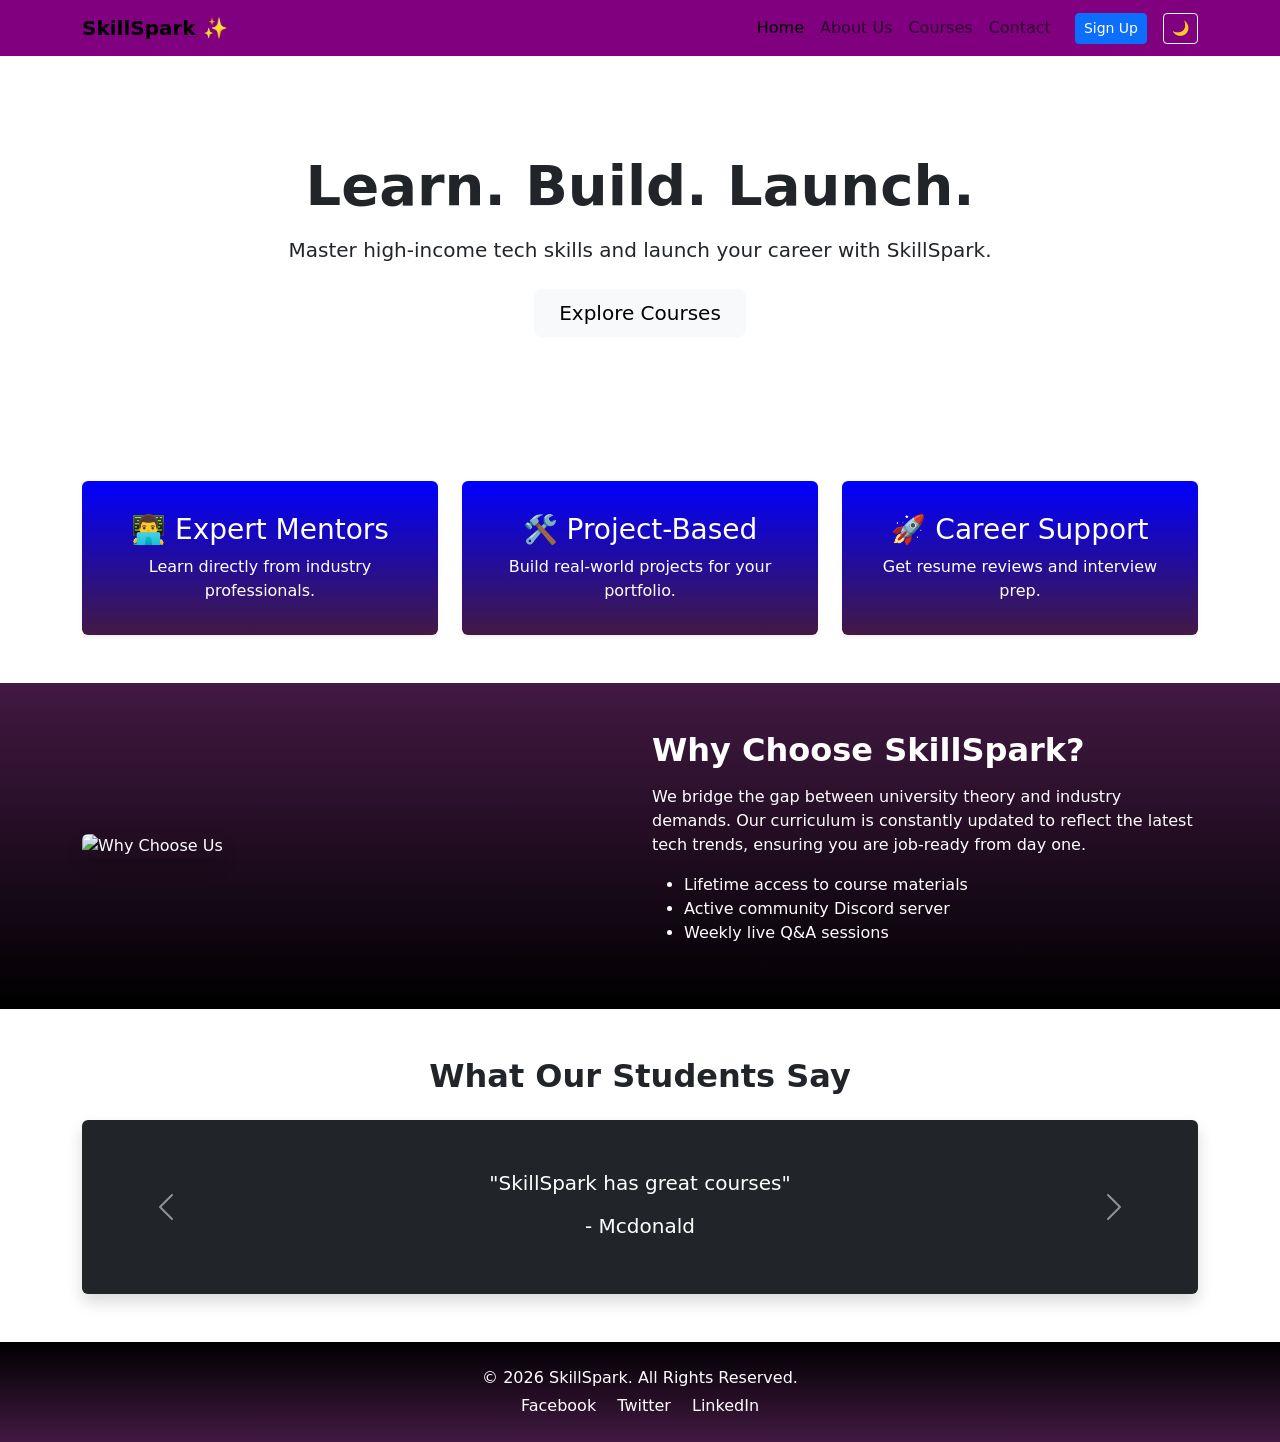
==== index.html @ 2b7baffb "Completed index.html file with basic structure." ====
<!DOCTYPE html>
<html lang="en" data-bs-theme="light">
<head>
  <meta charset="UTF-8">
  <meta name="viewport" content="width=device-width, initial-scale=1.0">
  <title>SkillSpark - Learn. Build. Launch.</title>
  <link href="https://cdn.jsdelivr.net/npm/bootstrap@5.3.0/dist/css/bootstrap.min.css" rel="stylesheet">
  <link rel="stylesheet" href="style.css">
</head>
<body>

  <nav class="navbar navbar-expand-lg sticky-top" style="background: purple;"   >
    <div class="container">
      <a class="navbar-brand fw-bold" href="index.html">SkillSpark ✨</a>
      <button class="navbar-toggler" type="button" data-bs-toggle="collapse" data-bs-target="#navbarNav">
        <span class="navbar-toggler-icon"></span>
      </button>
      <div class="collapse navbar-collapse" id="navbarNav">
        <ul class="navbar-nav ms-auto align-items-center">

          <li class="nav-item"><a class="nav-link active" href="index.html">Home</a></li>
          <li class="nav-item"><a class="nav-link" href="about.html">About Us</a></li>
          <li class="nav-item"><a class="nav-link" href="courses.html">Courses</a></li>
          <li class="nav-item"><a class="nav-link" href="contact.html">Contact</a></li>
          <li class="nav-item ms-lg-3"><a class="btn btn-primary btn-sm" href="register.html">Sign Up</a></li>
          <li class="nav-item ms-lg-3 mt-2 mt-lg-0">
            <button id="darkModeToggle" class="btn btn-outline-light btn-sm">🌙</button>
          </li>

        </ul>
      </div>
    </div>
  </nav>

  <section class="gradient-bg text-center py-5" >
    <div class="container py-5">
      <h1 class="display-4 fw-bold mb-3">Learn. Build. Launch.</h1>
      <p class="lead mb-4">Master high-income tech skills and launch your career with SkillSpark.</p>
      <a href="courses.html" class="btn btn-light btn-lg px-4 hover-card">Explore Courses</a>
    </div>
  </section>

  <section class="container py-5" >
    <div class="row g-4 text-center">
      <div class="col-md-4 col-sm-12" >
        <div class="card h-100 hover-card p-3 shadow-sm border-0" style="background: linear-gradient(to bottom, blue, rgb(66, 25, 66)); color: white;">
          <div class="card-body" >
            <h3 class="card-title">👨‍💻 Expert Mentors</h3>
            <p class="card-text">Learn directly from industry professionals.</p>
          </div>
        </div>
      </div>
      <div class="col-md-4 col-sm-12">
        <div class="card h-100 hover-card p-3 shadow-sm border-0" style="background: linear-gradient(to bottom, blue, rgb(66, 25, 66)); color: white;">
          <div class="card-body">
            <h3 class="card-title">🛠️ Project-Based</h3>
            <p class="card-text">Build real-world projects for your portfolio.</p>
          </div>
        </div>
      </div>
      <div class="col-md-4 col-sm-12">
        <div class="card h-100 hover-card p-3 shadow-sm border-0" style="background: linear-gradient(to bottom, blue, rgb(66, 25, 66)); color: white;">
          <div class="card-body">
            <h3 class="card-title">🚀 Career Support</h3>
            <p class="card-text">Get resume reviews and interview prep.</p>
          </div>
        </div>
      </div>
    </div>
  </section>

  <section class="bg-light py-5"  style="background: linear-gradient(to top, black, rgb(66, 25, 66)); color: white;">
    <div class="container">
      <div class="row align-items-center">
        <div class="col-lg-6 mb-4 mb-lg-0">
          <img src="logo.png" alt="Why Choose Us" class="img-fluid rounded shadow hover-card">
        </div>
        <div class="col-lg-6">
          <h2 class="fw-bold mb-3">Why Choose SkillSpark?</h2>
          <p>We bridge the gap between university theory and industry demands. Our curriculum is constantly updated to reflect the latest tech trends, ensuring you are job-ready from day one.</p>
          <ul>
            <li>Lifetime access to course materials</li>
            <li>Active community Discord server</li>
            <li>Weekly live Q&A sessions</li>
          </ul>
        </div>
      </div>
    </div>
  </section>

  <section class="container py-5">
    <h2 class="text-center fw-bold mb-4">What Our Students Say</h2>
    <div id="testimonialCarousel" class="carousel slide bg-dark text-white rounded p-5 text-center shadow" data-bs-ride="carousel">
      <div class="carousel-inner">
        <div class="carousel-item active">
          <p class="lead">"SkillSpark has great courses"</p>
          <h5>- Mcdonald</h5>
        </div>
        <div class="carousel-item">
          <p class="lead">"The AI curriculum is perfectly structured."</p>
          <h5>- Ali </h5>
        </div>
        <div class="carousel-item">
          <p class="lead">"UI/UX design is taught beautifully here. Highly recommend!"</p>
          <h5>- Maria </h5>
        </div>
      </div>
      <button class="carousel-control-prev" type="button" data-bs-target="#testimonialCarousel" data-bs-slide="prev">
        <span class="carousel-control-prev-icon"></span>
      </button>
      <button class="carousel-control-next" type="button" data-bs-target="#testimonialCarousel" data-bs-slide="next">
        <span class="carousel-control-next-icon"></span>
      </button>
    </div>
  </section>

  <footer class="text-center py-4 mt-auto"  style="background: linear-gradient(to bottom, black, rgb(66, 25, 66));">
    <div class="container">
      <p class="mb-1" style="color: white;">&copy; 2026 SkillSpark. All Rights Reserved.</p>
      <div>
        <a href="#" class="text-white me-3 text-decoration-none">Facebook</a>
        <a href="#" class="text-white me-3 text-decoration-none">Twitter</a>
        <a href="https://www.linkedin.com/in/sinan-muhammad-shoaib-a439b2226/aasd" class="text-white text-decoration-none">LinkedIn</a>
      </div>
    </div>
  </footer>

  <button id="scrollTopBtn" title="Go to top">↑</button>

  <script src="https://cdn.jsdelivr.net/npm/bootstrap@5.3.0/dist/js/bootstrap.bundle.min.js"></script>
  
  <script>
    // Dark Mode Toggle
    const toggleBtn = document.getElementById('darkModeToggle');
    toggleBtn.addEventListener('click', () => {
      const htmlElement = document.documentElement;
      if (htmlElement.getAttribute('data-bs-theme') === 'dark') {
        htmlElement.setAttribute('data-bs-theme', 'light');
        toggleBtn.textContent = '🌙';
      } else {
        htmlElement.setAttribute('data-bs-theme', 'dark');
        toggleBtn.textContent = '☀️';
      }
    });

    // Scroll to Top Button
    const scrollTopBtn = document.getElementById("scrollTopBtn");
    window.onscroll = function() {
      if (document.body.scrollTop > 20 || document.documentElement.scrollTop > 20) {
        scrollTopBtn.style.display = "block";
      } else {
        scrollTopBtn.style.display = "none";
      }
    };
    scrollTopBtn.addEventListener("click", function() {
      window.scrollTo({ top: 0, behavior: 'smooth' });
    });
  </script>
</body>
</html>
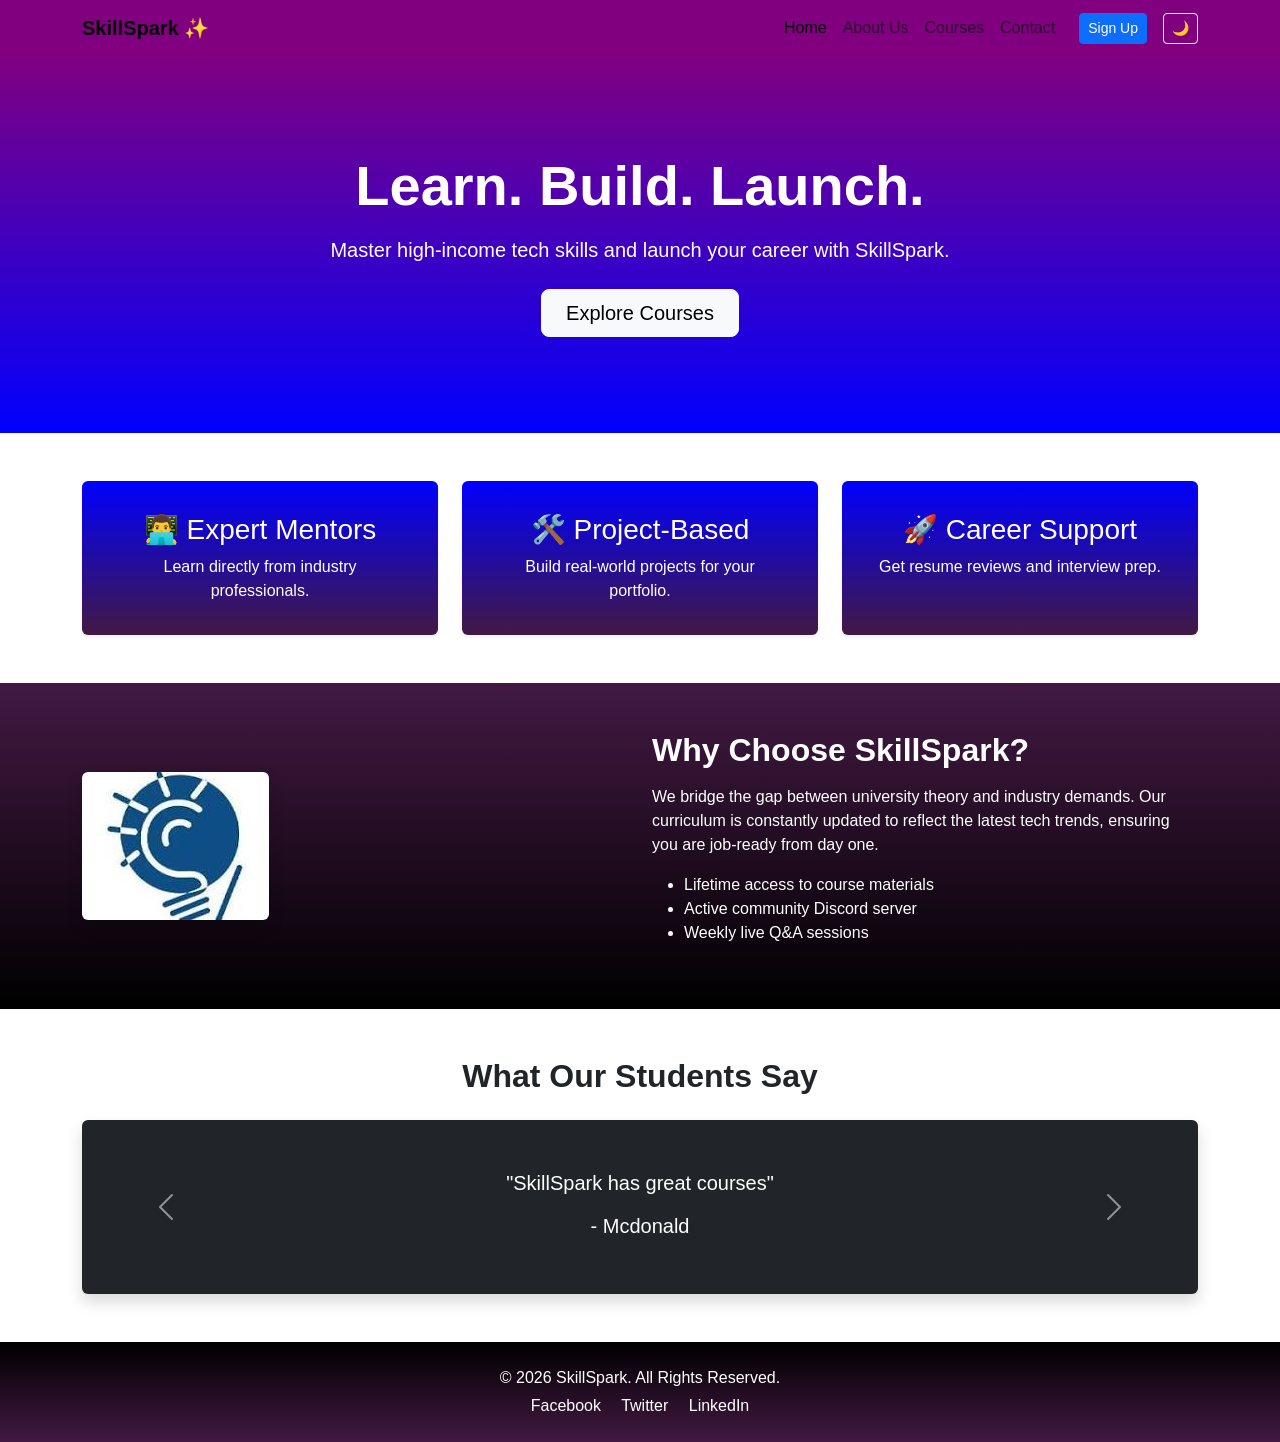
==== commit 9740ea58: "changed location of Stylesheet as per instructions. updated stylesheet link in all html files." ====
--- a/index.html
+++ b/index.html
@@ -5,7 +5,7 @@
   <meta name="viewport" content="width=device-width, initial-scale=1.0">
   <title>SkillSpark - Learn. Build. Launch.</title>
   <link href="https://cdn.jsdelivr.net/npm/bootstrap@5.3.0/dist/css/bootstrap.min.css" rel="stylesheet">
-  <link rel="stylesheet" href="style.css">
+  <link rel="stylesheet" href="css/style.css">
 </head>
 <body>
 
@@ -73,7 +73,7 @@
     <div class="container">
       <div class="row align-items-center">
         <div class="col-lg-6 mb-4 mb-lg-0">
-          <img src="logo.png" alt="Why Choose Us" class="img-fluid rounded shadow hover-card">
+          <img src="assets/images/logo.jpg" alt="Why Choose Us" class="img-fluid rounded shadow hover-card">
         </div>
         <div class="col-lg-6">
           <h2 class="fw-bold mb-3">Why Choose SkillSpark?</h2>
--- a/css/style.css
+++ b/css/style.css
@@ -0,0 +1,51 @@
+
+:root {
+  --primary-color: #4f46e5;
+  --secondary-color: #8b5cf6;
+  --text-dark: #1f2937;
+  --light-bg: #f3f4f6;
+  --transition-speed: 0.3s ease;
+}
+
+body {
+  font-family: 'Segoe UI', Tahoma, Geneva, Verdana, sans-serif;
+  transition: background-color var(--transition-speed), color var(--transition-speed);
+}
+
+
+.gradient-bg {
+  background: linear-gradient(to top, blue, purple);
+  color: white;
+}
+
+
+.hover-card {
+  transition: transform var(--transition-speed), box-shadow var(--transition-speed);
+}
+
+.hover-card:hover {
+  transform: translateY(-5px);
+  box-shadow: 0 10px 20px rgba(0,0,0,0.15);
+}
+
+
+#scrollTopBtn {
+  display: none;
+  position: fixed;
+  bottom: 20px;
+  right: 20px;
+  z-index: 99;
+  border: none;
+  outline: none;
+  background-color: var(--primary-color);
+  color: white;
+  cursor: pointer;
+  padding: 10px 15px;
+  border-radius: 50%;
+  font-size: 18px;
+  transition: background-color var(--transition-speed);
+}
+
+#scrollTopBtn:hover {
+  background-color: var(--secondary-color);
+}
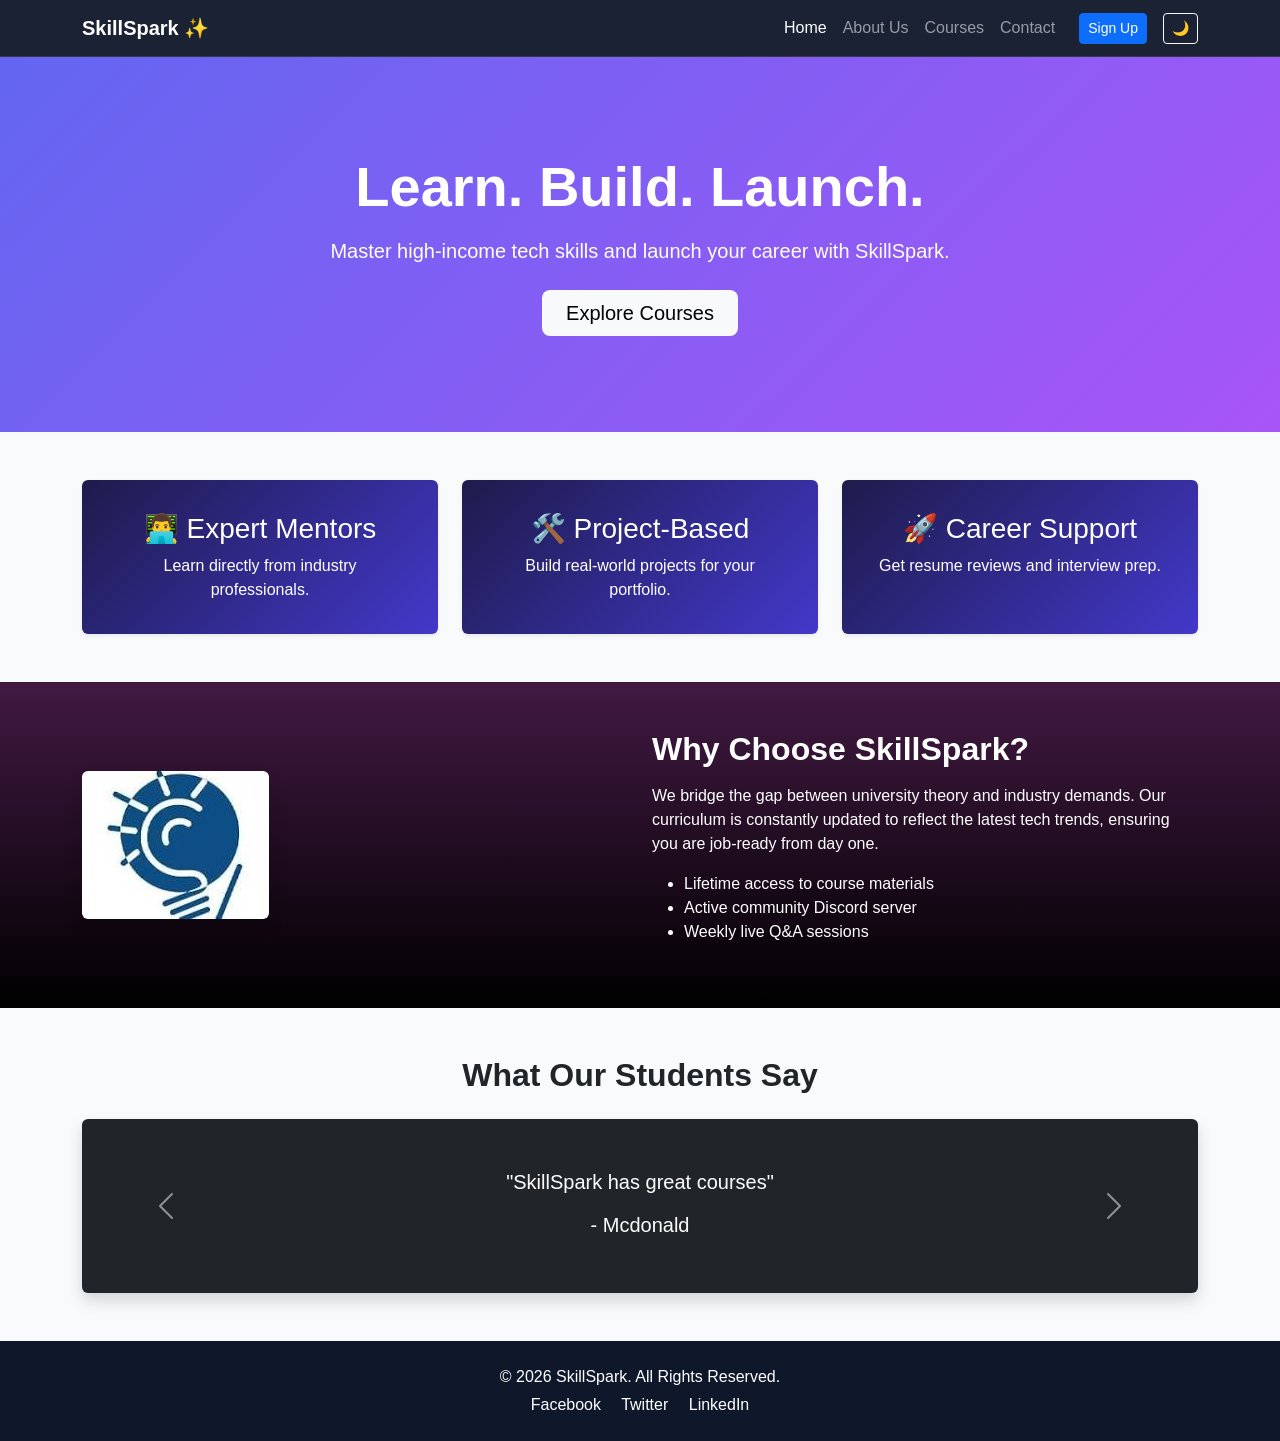
==== commit 379a4a8d: "removed unnessasary inline styling, fixed error in caraousel." ====
--- a/index.html
+++ b/index.html
@@ -9,7 +9,7 @@
 </head>
 <body>
 
-  <nav class="navbar navbar-expand-lg sticky-top" style="background: purple;"   >
+  <nav class="navbar navbar-expand-lg sticky-top navbar-dark">
     <div class="container">
       <a class="navbar-brand fw-bold" href="index.html">SkillSpark ✨</a>
       <button class="navbar-toggler" type="button" data-bs-toggle="collapse" data-bs-target="#navbarNav">
@@ -43,7 +43,7 @@
   <section class="container py-5" >
     <div class="row g-4 text-center">
       <div class="col-md-4 col-sm-12" >
-        <div class="card h-100 hover-card p-3 shadow-sm border-0" style="background: linear-gradient(to bottom, blue, rgb(66, 25, 66)); color: white;">
+        <div class="card h-100 hover-card p-3 shadow-sm border-0 custom-card-grad">
           <div class="card-body" >
             <h3 class="card-title">👨‍💻 Expert Mentors</h3>
             <p class="card-text">Learn directly from industry professionals.</p>
@@ -51,7 +51,7 @@
         </div>
       </div>
       <div class="col-md-4 col-sm-12">
-        <div class="card h-100 hover-card p-3 shadow-sm border-0" style="background: linear-gradient(to bottom, blue, rgb(66, 25, 66)); color: white;">
+        <div class="card h-100 hover-card p-3 shadow-sm border-0 custom-card-grad">
           <div class="card-body">
             <h3 class="card-title">🛠️ Project-Based</h3>
             <p class="card-text">Build real-world projects for your portfolio.</p>
@@ -59,7 +59,7 @@
         </div>
       </div>
       <div class="col-md-4 col-sm-12">
-        <div class="card h-100 hover-card p-3 shadow-sm border-0" style="background: linear-gradient(to bottom, blue, rgb(66, 25, 66)); color: white;">
+        <div class="card h-100 hover-card p-3 shadow-sm border-0 custom-card-grad">
           <div class="card-body">
             <h3 class="card-title">🚀 Career Support</h3>
             <p class="card-text">Get resume reviews and interview prep.</p>
@@ -114,7 +114,7 @@
     </div>
   </section>
 
-  <footer class="text-center py-4 mt-auto"  style="background: linear-gradient(to bottom, black, rgb(66, 25, 66));">
+  <footer class="text-center py-4 mt-auto" style="background: #0f172a; color: white;">
     <div class="container">
       <p class="mb-1" style="color: white;">&copy; 2026 SkillSpark. All Rights Reserved.</p>
       <div>
--- a/css/style.css
+++ b/css/style.css
@@ -1,51 +1,79 @@
 
 :root {
-  --primary-color: #4f46e5;
-  --secondary-color: #8b5cf6;
-  --text-dark: #1f2937;
-  --light-bg: #f3f4f6;
+  --primary-color: #6366f1;   
+  --secondary-color: #a855f7;  
+  --dark-bg: #0f172a;          
+  --light-bg: #f8fafc;         
+  --card-grad: linear-gradient(135deg, #1e1b4b, #4338ca);
   --transition-speed: 0.3s ease;
 }
 
 body {
   font-family: 'Segoe UI', Tahoma, Geneva, Verdana, sans-serif;
   transition: background-color var(--transition-speed), color var(--transition-speed);
+  background-color: var(--light-bg);
 }
 
 
-.gradient-bg {
-  background: linear-gradient(to top, blue, purple);
-  color: white;
+.navbar {
+  background: rgba(15, 23, 42, 0.95) !important;
+  backdrop-filter: blur(10px);
+  border-bottom: 1px solid rgba(255, 255, 255, 0.1);
 }
 
+.gradient-bg {
+  background: linear-gradient(135deg, var(--primary-color), var(--secondary-color)) !important;
+  color: white !important;
+}
 
 .hover-card {
   transition: transform var(--transition-speed), box-shadow var(--transition-speed);
+  border: none !important;
 }
 
 .hover-card:hover {
-  transform: translateY(-5px);
-  box-shadow: 0 10px 20px rgba(0,0,0,0.15);
+  transform: translateY(-8px);
+  box-shadow: 0 12px 24px rgba(0,0,0,0.2) !important;
 }
 
+.custom-card-grad {
+  background: var(--card-grad) !important;
+  color: white !important;
+}
 
 #scrollTopBtn {
   display: none;
   position: fixed;
-  bottom: 20px;
-  right: 20px;
+  bottom: 25px;
+  right: 25px;
   z-index: 99;
   border: none;
   outline: none;
   background-color: var(--primary-color);
   color: white;
   cursor: pointer;
-  padding: 10px 15px;
+  padding: 12px 18px;
   border-radius: 50%;
-  font-size: 18px;
-  transition: background-color var(--transition-speed);
+  font-size: 20px;
+  box-shadow: 0 4px 15px rgba(99, 102, 241, 0.4);
+  transition: var(--transition-speed);
 }
 
 #scrollTopBtn:hover {
   background-color: var(--secondary-color);
+  transform: scale(1.1);
+}
+
+[data-bs-theme='dark'] body {
+  background-color: var(--dark-bg);
+}
+
+[data-bs-theme='dark'] .bg-light {
+  background-color: #1e293b !important;
+  color: #f8fafc !important;
+}
+
+[data-bs-theme='dark'] .card:not(.custom-card-grad) {
+  background-color: #1e293b;
+  color: white;
 }
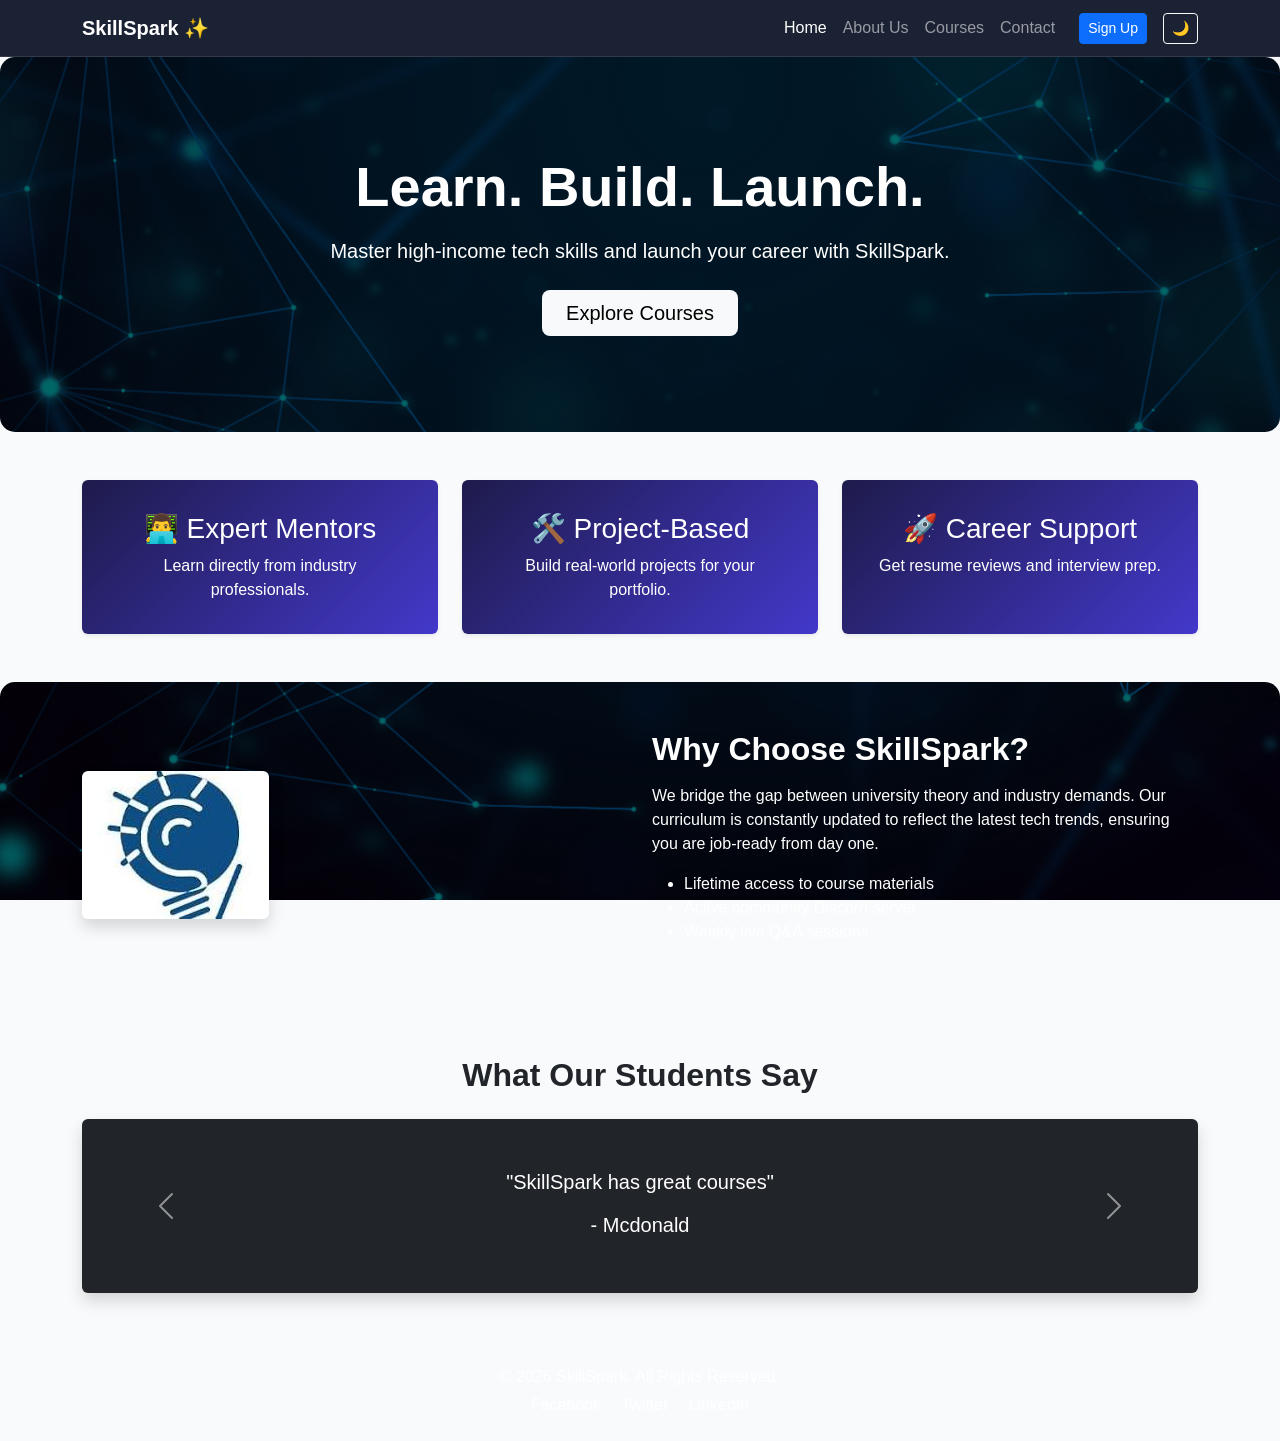
==== commit 0d3563cd: "added a Background image via style.css, implemented in index and about pages." ====
--- a/index.html
+++ b/index.html
@@ -32,7 +32,7 @@
     </div>
   </nav>
 
-  <section class="gradient-bg text-center py-5" >
+  <section class="text-center py-5 mission-section" >
     <div class="container py-5">
       <h1 class="display-4 fw-bold mb-3">Learn. Build. Launch.</h1>
       <p class="lead mb-4">Master high-income tech skills and launch your career with SkillSpark.</p>
@@ -69,7 +69,7 @@
     </div>
   </section>
 
-  <section class="bg-light py-5"  style="background: linear-gradient(to top, black, rgb(66, 25, 66)); color: white;">
+  <section class="bg-light py-5 mission-section"  >
     <div class="container">
       <div class="row align-items-center">
         <div class="col-lg-6 mb-4 mb-lg-0">
@@ -114,7 +114,7 @@
     </div>
   </section>
 
-  <footer class="text-center py-4 mt-auto" style="background: #0f172a; color: white;">
+  <footer class="text-center py-4 mt-auto mission-section" >
     <div class="container">
       <p class="mb-1" style="color: white;">&copy; 2026 SkillSpark. All Rights Reserved.</p>
       <div>
--- a/css/style.css
+++ b/css/style.css
@@ -76,4 +76,14 @@
 [data-bs-theme='dark'] .card:not(.custom-card-grad) {
   background-color: #1e293b;
   color: white;
+}
+
+.mission-section {
+    background-image: linear-gradient(rgba(0, 0, 0, 0.6), rgba(0, 0, 0, 0.6)), url('../assets/images/BackgroundImage.jpg');
+    background-size: cover;
+    background-position: center;
+    background-attachment: fixed; 
+    padding: 100px 0; 
+    color: white !important; 
+    border-radius: 15px; 
 }
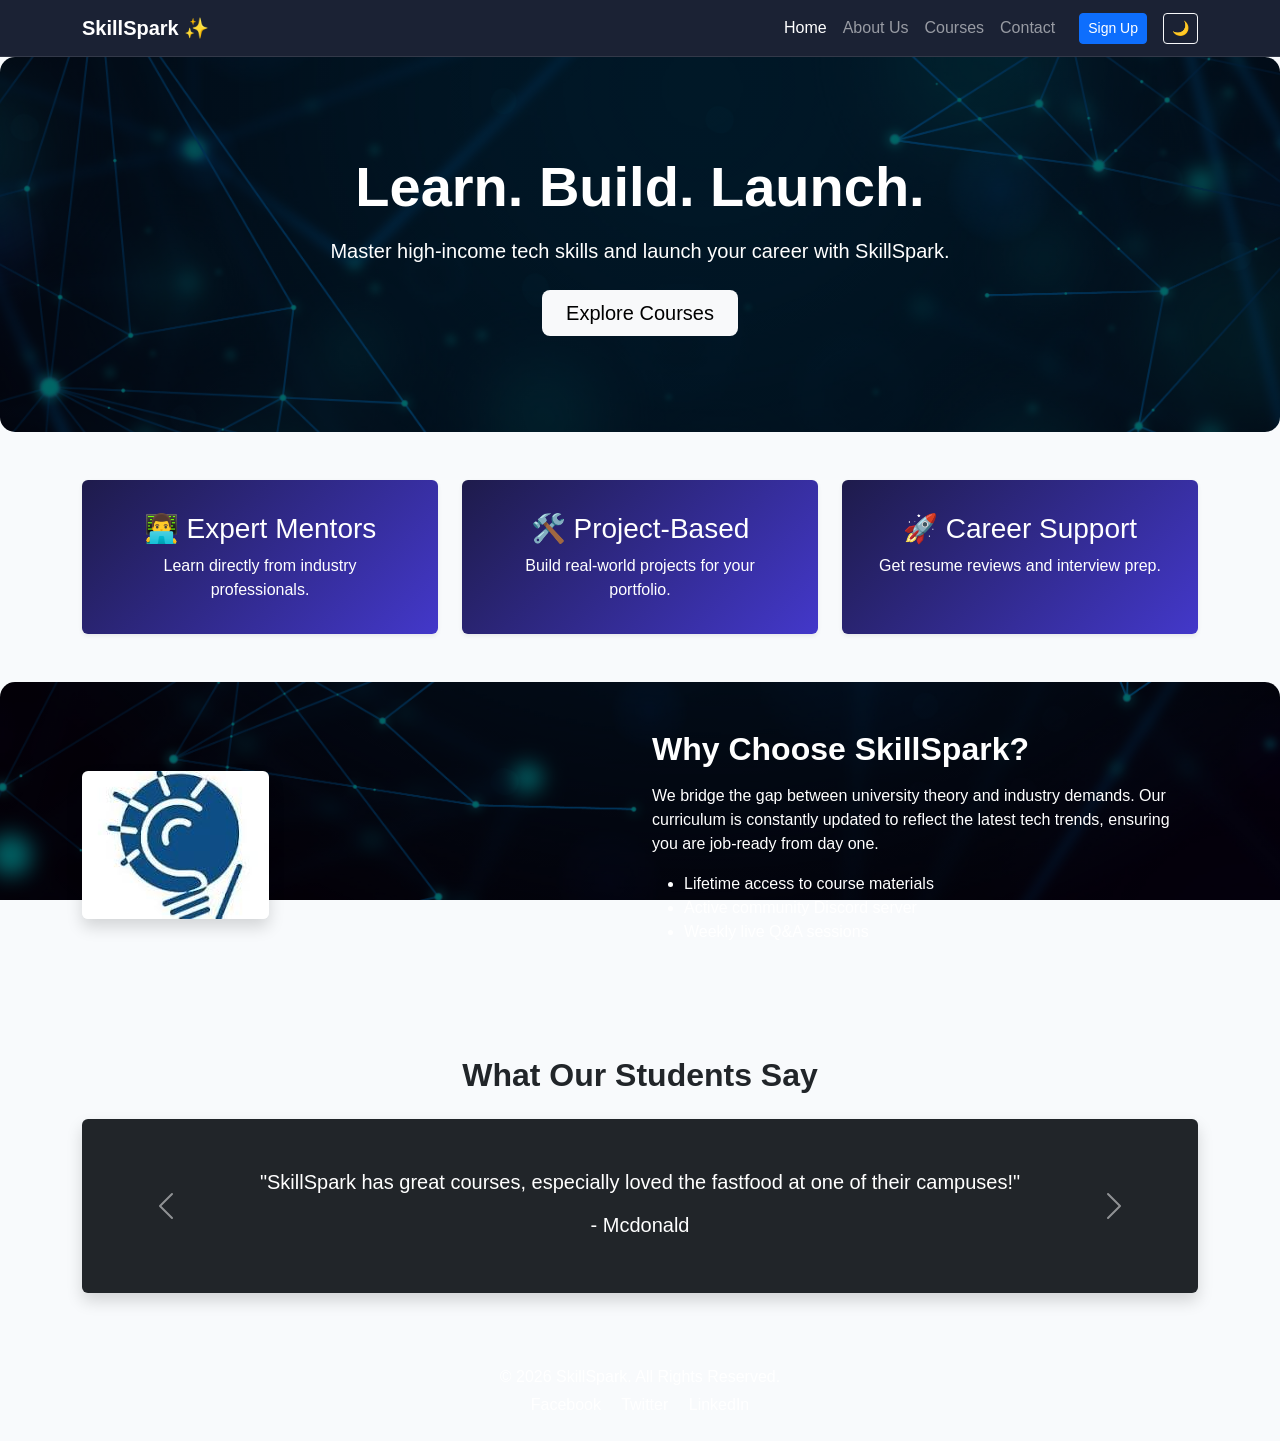
==== commit 7fbd50fc: "added footer to each webpage, fixed text ccoloring in about us." ====
--- a/index.html
+++ b/index.html
@@ -93,16 +93,16 @@
     <div id="testimonialCarousel" class="carousel slide bg-dark text-white rounded p-5 text-center shadow" data-bs-ride="carousel">
       <div class="carousel-inner">
         <div class="carousel-item active">
-          <p class="lead">"SkillSpark has great courses"</p>
+          <p class="lead">"SkillSpark has great courses, especially loved the fastfood at one of their campuses!"</p>
           <h5>- Mcdonald</h5>
         </div>
         <div class="carousel-item">
-          <p class="lead">"The AI curriculum is perfectly structured."</p>
+          <p class="lead">"The AI curriculum is perfectly structured. Taught me how to get all my things done by AI"</p>
           <h5>- Ali </h5>
         </div>
         <div class="carousel-item">
           <p class="lead">"UI/UX design is taught beautifully here. Highly recommend!"</p>
-          <h5>- Maria </h5>
+          <h5>- Michael De Santa </h5>
         </div>
       </div>
       <button class="carousel-control-prev" type="button" data-bs-target="#testimonialCarousel" data-bs-slide="prev">
@@ -120,7 +120,7 @@
       <div>
         <a href="#" class="text-white me-3 text-decoration-none">Facebook</a>
         <a href="#" class="text-white me-3 text-decoration-none">Twitter</a>
-        <a href="https://www.linkedin.com/in/sinan-muhammad-shoaib-a439b2226/aasd" class="text-white text-decoration-none">LinkedIn</a>
+        <a href="https://www.linkedin.com/in/sinan-muhammad-shoaib-a439b2226" class="text-white text-decoration-none">LinkedIn</a>
       </div>
     </div>
   </footer>
